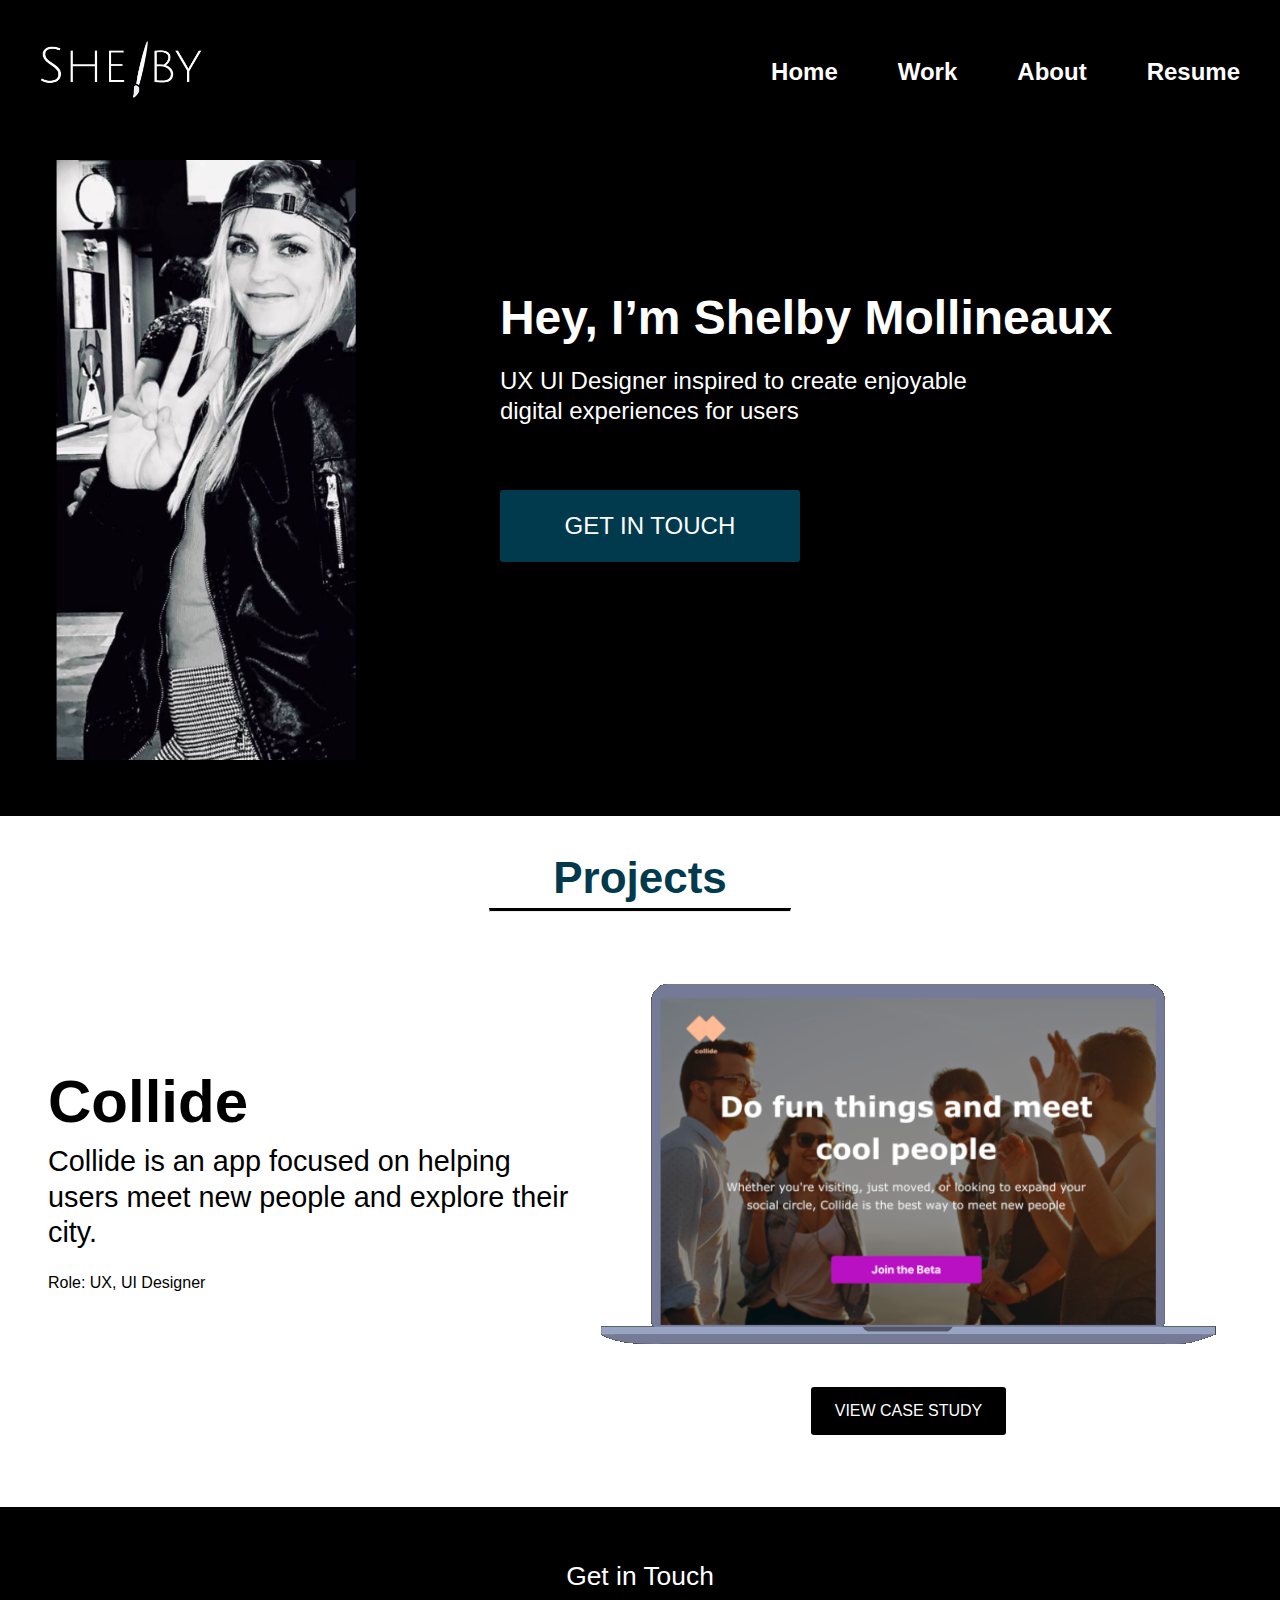
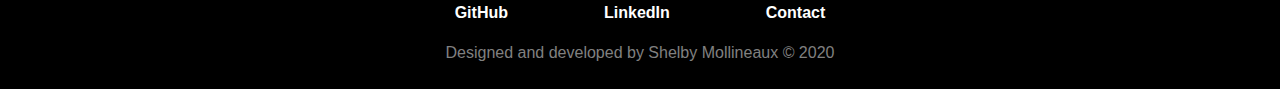
==== index.html @ 13bac237 "fix" ====
<!DOCTYPE html>
<html>
   <head>
        <link rel="stylesheet" type="text/css" href="reset.css">
        <link href="https://fonts.googleapis.com/css?family=Libre+Franklin&display=swap" rel="stylesheet"> 
        <link rel="stylesheet" type="text/css" href="style.css">
        <title>Portfolio | Shelby Mollineaux </title>
        <meta name="viewport" content="width=device-width, initial-scale=1.0">
        <link rel="apple-touch-icon" sizes="180x180" href="favicon_io/apple-touch-icon.png">
        <link rel="icon" type="image/png" sizes="32x32" href="favicon_io/favicon-32x32.png">
        <link rel="icon" type="image/png" sizes="16x16" href="favicon_io/favicon-16x16.png">
        <link rel="manifest" href="favicon_io/site.webmanifest">
   </head>
   <!-- Global site tag (gtag.js) - Google Analytics -->
   <script async src="https://www.googletagmanager.com/gtag/js?id=UA-162144145-1"></script>
   <script>
     window.dataLayer = window.dataLayer || [];
     function gtag(){dataLayer.push(arguments);}
     gtag('js', new Date());

     gtag('config', 'UA-162144145-1');
   </script>
   <body>
      <nav>
         <section class="container">
             <a href="/">
              <img src="./images/logo.png" alt="shelby's logo">
            </a>
            <ul class="links">
              <li><a href="/">Home</a></li>
              <li><a href="./collide-case-study">Work</a></li>
              <li><a href="./about">About</a></li>
               <li><a href="https://drive.google.com/open?id=1nDeVdT1d8uaoEG1ki3VmXXdjBcrBi9dB" target="_blank">Resume</a></li>
            </ul>
         </section>
      </nav>
    <section class="hero">
        <section class="container intro">
            <section class="intro-image">
                <figure>
                    <img src="./images/portfolio pic.png" alt="profile picture">
                </figure>
            </section>
            <section class="container">
                <h1>Hey, I’m Shelby Mollineaux</h1>
                <h2>UX UI Designer inspired to create enjoyable digital experiences for users</h2>
                <a href="#open-modal" class="cta">Get in touch </a>
            </section>
        </section>
    </section>
    <section class="container">
        <h2 class="header">Projects</h4>
        <hr>
        <section class="case-study">
            <article class="case-study-text">
                <h3>
            Collide
            </h3>
                <h4>
            Collide is an app focused on helping users meet new people and explore their city.
            </h4>
                <p> Role: UX, UI Designer </p>
            </article>
            <section class="aside-cs">
                <figure><a href="./collide-case-study"><img src="./images/collide.png" alt="save it pic"></a></figure>
                <a href="./collide-case-study" class="button">View Case Study</a>
            </section>
        </section>
    </section>
    <div id="open-modal" class="modal-window">
      <div>
        <a href="#modal-close" title="Close" class="modal-close">close &times;</a>
        <form
        action="https://formspree.io/mqkdzrag"
        method="POST">
            <input type="text" name="_replyto" placeholder="Email">
            <textarea name="message" placeholder="Your message goes here"></textarea>
            <!-- your other form fields go here -->
            <button type="submit" class="button">Send</button>
        </form>
        </div>
    </div>
    <footer>
        <section><span>Get in Touch</span></section>
        <section class="links">
            <a href="https://github.com/shelbymollineaux" style="text-decoration: none" target="_blank">GitHub</a>
            <a href="https://www.linkedin.com/in/shelbymollineaux/" style="text-decoration: none" target="_blank">LinkedIn</a>
            <a href="#open-modal" style="text-decoration: none">Contact</a>
        </section>
        <section>
            <p>Designed and developed by Shelby Mollineaux © 2020</p>
        </section>
    </footer>
</body>

</html>
---- style.css ----
/* General Design */
body,p {
	font-family: "libre-franklin", sans-serif;
	font-size: 16px;
	font-weight: 100;
}

section h4 {
	font-size:1.75rem;
	font-weight:300;
}

section h2.header {
	font-weight: 600;
	text-align: center;
	font-size: 2.75rem;
	margin-bottom: 0.5rem;
	color: #01394d;
}

hr {
	width: 300px;
	border-top: 3px solid black;
}

section p {
	font-size:1.5em;
	font-weight:300;
	line-height:2rem;
}

.img-div {
	align-items:flex-end;
	display:flex;
	flex-wrap:wrap;
	justify-content:center;
}

figure {
	align-items:center;
	display:flex;
	flex-direction:column;
	margin:2rem 1rem;
}

figcaption {
	font-size:1.25rem;
	margin-top:1rem;
}

.cta {
	background-color:#01394d;
	border-radius:3px;
	color:#FFF;
	display:block;
	font-size:1.5rem;
	width:300px;
	text-align:center;
	text-decoration:none;
	text-emphasis-style:bold;
	text-transform:uppercase;
	margin:4rem 0;
	padding:1em 0em;
}

img {
	max-width:400px;
}

section.container {
	max-width:1200px;
	margin:auto;
	padding:2.5rem;
}

a {
	text-decoration:none;
}

a:hover {
	text-decoration:underline;
}

a:active {
	color:#FFBF00;
}

ul.links {
	display:flex;
}

ul.links li {
	margin-left:60px;
}

.button {
	background-color:#000;
	border-radius:3px;
	color:#FFF;
	margin-top:.5rem;
	max-width:170px;
	text-align:center;
	text-decoration:none;
	text-emphasis-style:bold;
	text-transform:uppercase;
	padding:1em 1.5em;
}

h5 {
	margin-top:1rem;
	font-weight: 500;
}

/* Nav design */
nav section.container {
	align-items:center;
	color:#FFF;
	display:flex;
	justify-content:space-between;
	padding-bottom:0;
	flex-wrap: wrap;
}

nav img {
	max-height: 60px;
}

nav a {
	color:#FFF;
	font-size:1.5rem;
	font-weight:700;
}

/* Home Page Design */
section.hero h1 {
	background-color:#000;
	color:#FFF;
	font-size:3rem;
	font-weight:700;
}

section.hero h2 {
	background-color:#000;
	color:#FFF;
	font-size:1.5rem;
	line-height:1.875rem;
	margin-top:1.5rem;
	max-width:480px;
}

section.intro {
	display: flex;
	justify-content: space-between;
	align-items: center;
}

section.intro article {
	max-width: 800px;
}

section.main .container {
	display:flex;
	flex-direction:row;
	align-items: center;
}

section.intro-image figure {
	margin: 1rem;
}

section.intro-image img {
	max-height:600px;
}

section.main p {
	font-size:1.875rem;
	font-weight:lighter;
	line-height:3rem;
	min-width:380px;
}

section.case-study {
	display: flex;
	padding: 2rem 0.5rem;
	justify-content: space-between;
}

section.case-study img {
	max-width: 650px;
	height:auto;
}

article.case-study-text {
	height:auto;
}

section.case-study h3 {
	font-size:60px;
	font-weight:800;
	margin-bottom:0.75rem;
}

section.case-study h4 {
	font-size:1.8rem;
	line-height: 1.25
}

section.case-study p {
	font-size:1rem;
	margin:1rem 0;
}

section.case-study article {
	display:flex;
	flex-direction:column;
	justify-content:center;
}

section.case-study section {
	display:flex;
	justify-content:center;
	flex-wrap: wrap;
}

section.title {
	margin-top:0;
}

section.title h1 {
	font-size:3.75rem;
	font-weight:700;
	margin:1rem 0;
}

/* Project Page */
section.container.cs-page {
	max-width: 960px;
}

section.prototype a.header {
	font-weight: 600;
	text-align: center;
	font-size: 2rem;
	margin-bottom: 1rem;
	text-decoration: underline;
	color: #01394d;
}

section.container.cs-page h3{
	display: flex;
	justify-content: space-between;
}

section.container.cs-page h3 {
	display: flex;
	justify-content: space-between;
}

section.cs-page section.title h2 {
	font-size:2rem;
	font-weight:300;
}

section.cs-page h3 {
	border-bottom:2px solid #000;
	font-size:2.5rem;
	font-weight:600;
	margin-bottom:1rem;
	margin-top:1rem;
}

section.cs-page li {
	font-size:1.4rem;
	font-weight:300;
	list-style-type:square;
	margin-left:3rem;
	margin-top:.25rem;
}

section.cs-page section.prototype img {
	height:auto;
	max-width:200px;
	margin:0 auto;
}

section.cs-page section.prototype a {
	margin-top: 0;
	margin-bottom: 1rem;
}

section.cs-page section {
	margin-top:2rem;
}

section.cs-page ul {
	margin-top:.5rem;
}

section.cs-page p {
	margin-top:.25rem;
}

section.research span {
	color:#8b0000;
	font-size:1.6rem;
	font-weight:500;
}

section.cs-page img {
	height:auto;
	max-width:180px;
}

section.cs-page img.large {
	height:auto;
	max-width:500px;
}

section.cs-page img.medium {
	max-width:300px;
}

div.brand-logos img.logo {
	height:100px;
}

nav,section.hero {
	background-color:#000;
}

section.main,section.bg {
	background-color:#F2EFF4;
}

section.case-study .aside-cs,section.prototype {
	align-items:center;
	display:flex;
	flex-direction:column;
}

div.competition img {
	height:auto;
	max-width:150px;
	padding:20px;
}

#live-page {
	max-width: 400px;
}

/* About page */
section.container.about {
	display: block;
}

section.container.about p {
	font-size: 1.125rem;
	line-height: 1.75rem;
}

section.container.about img {
	margin-left: 30px;
	margin-right: 0px;
	float: right;
	max-height: 600px;
}

/* Footer Design */
footer {
	background-color:#000;
	color:#FFF;
	padding-bottom:1.25rem;
	padding-top:3.5rem;
}

footer section {
	display:flex;
	font:1.5rem;
	justify-content: center;
}

footer a {
	color:#FFF;
	font-weight:800;
	margin:1rem 3rem;
}

footer p {
	color:grey;
	font-size: 1rem;
}

footer section span {
	font-size:1.65rem;
	font-weight: 300;
}

section h5 {
	font-size: 1.65rem;
}

/* Modal*/
.modal-window {
	position: fixed;
	background-color: rgba(200, 200, 200, 0.75);
	top: 0;
	right: 0;
	bottom: 0;
	left: 0;
	z-index: 999;
	opacity: 0;
	pointer-events: none;
	-webkit-transition: all 0.3s;
	-moz-transition: all 0.3s;
	transition: all 0.3s;
  }

  .modal-window:target {
	opacity: 1;
	pointer-events: auto;
  }

  .modal-window>div {
	width: 400px;
	position: relative;
	margin: 10% auto;
	padding: 2rem;
	background: #fff;
	color: #444;
  }

  .modal-window header {
	font-weight: bold;
  }

  .modal-close {
	color: #aaa;
	line-height: 50px;
	font-size: 80%;
	position: absolute;
	right: 0;
	text-align: center;
	top: 0;
	width: 70px;
	text-decoration: none;
  }

  .modal-close:hover {
	color: #000;
  }

/* form design */
form input, form textarea {
	width: 100%;
	padding: 12px 20px;
	margin: 8px 0;
	box-sizing: border-box;
	border: 1px solid black;
}

/* Responsive Design */
@media (max-width: 1212px) {
	nav {
		background-color: black;
	}

	section.intro-image figure {
		margin-top: 0;
	}
	section.intro-image figure img {
		height: 400px;
	}

	section.container.about img {
		max-height: 400px;
		margin-left: 30px
	}

	section.case-study img  {
		max-width: 500px;
		height:auto;
	}
}

@media (max-width: 932px) {
	nav {
		background-color: black;
	}
	nav section.container {
		flex-direction: column;
	}
	nav section.container li{
		margin: 1rem 1.5rem;
	}

	section.container.intro p {
		text-align: left;
		margin-top: 1rem;
	}

	section.container.intro section.container {
		padding-left: 2rem;
		padding-right: 2rem;
	}

	section.case-study img  {
		max-width: 375px;
		height:auto;
	}

	section.case-study {
		flex-direction: column;
		align-items: center;
		justify-content: center;
	}

	section.case-study {
		text-align: center;
	}
}

@media (max-width: 601px) {

	section.container.intro {
		flex-direction: column;
	}

	section.container.container {
		padding: 1rem;
		text-align: center;
	}

	section.intro-image figure {
		margin-top: 0;
	}
	section.intro-image figure img {
		height: 175px;
	}

	nav {
		background-color: black;
	}

	section.cs-page section p, li, h1, h2, h3, h4, h5, h6 {
		text-align: left;
	}

	section.cs-page section p {
		font-size: 1.15rem;
		line-height: 1.4rem;
	}
	section.cs-page section li {
		font-size: 1.15rem;
		line-height: 1.4rem;
	}
	section.cs-page section span {
		font-size: 1.25rem;
	}
	section.container.about {
		display: flex;
		flex-wrap: wrap;
		justify-content: center;
	}
	section.container.about img {
		margin: 30px;
	}

	section.main p {
		font-size:1.3rem;
		font-weight:lighter;
		line-height:2rem;
		min-width:80%;
		margin: 0 0.5rem;
	}

	nav ul.links {
		display: flex;
	}

	nav ul.links li{
		margin: 0.5rem;
		line-height: 2rem;
	}

	nav ul.links li a {
			font-size: 1rem;
	}

	footer {
		padding: 1rem;
	}

	footer section.links {
		margin-top: .25rem;
		display: flex;
	    flex-direction: column;
		align-items: center;
	}

	section.links a {
		margin: .25rem;;
	}

	footer p {
		font-size: 1rem;
		text-align: center;
	}

	section.case-study img  {
		max-width: 280px;
		height:auto;
	}

	.modal-window>div {
		width: 80%;
	  }

	.cta {
		margin: 2rem auto;
	}

	section.cs-page img.large {
		height:auto;
		max-width:320px;
	}

	footer p {
		color:grey;
		font-size: .75rem;
	}	
}
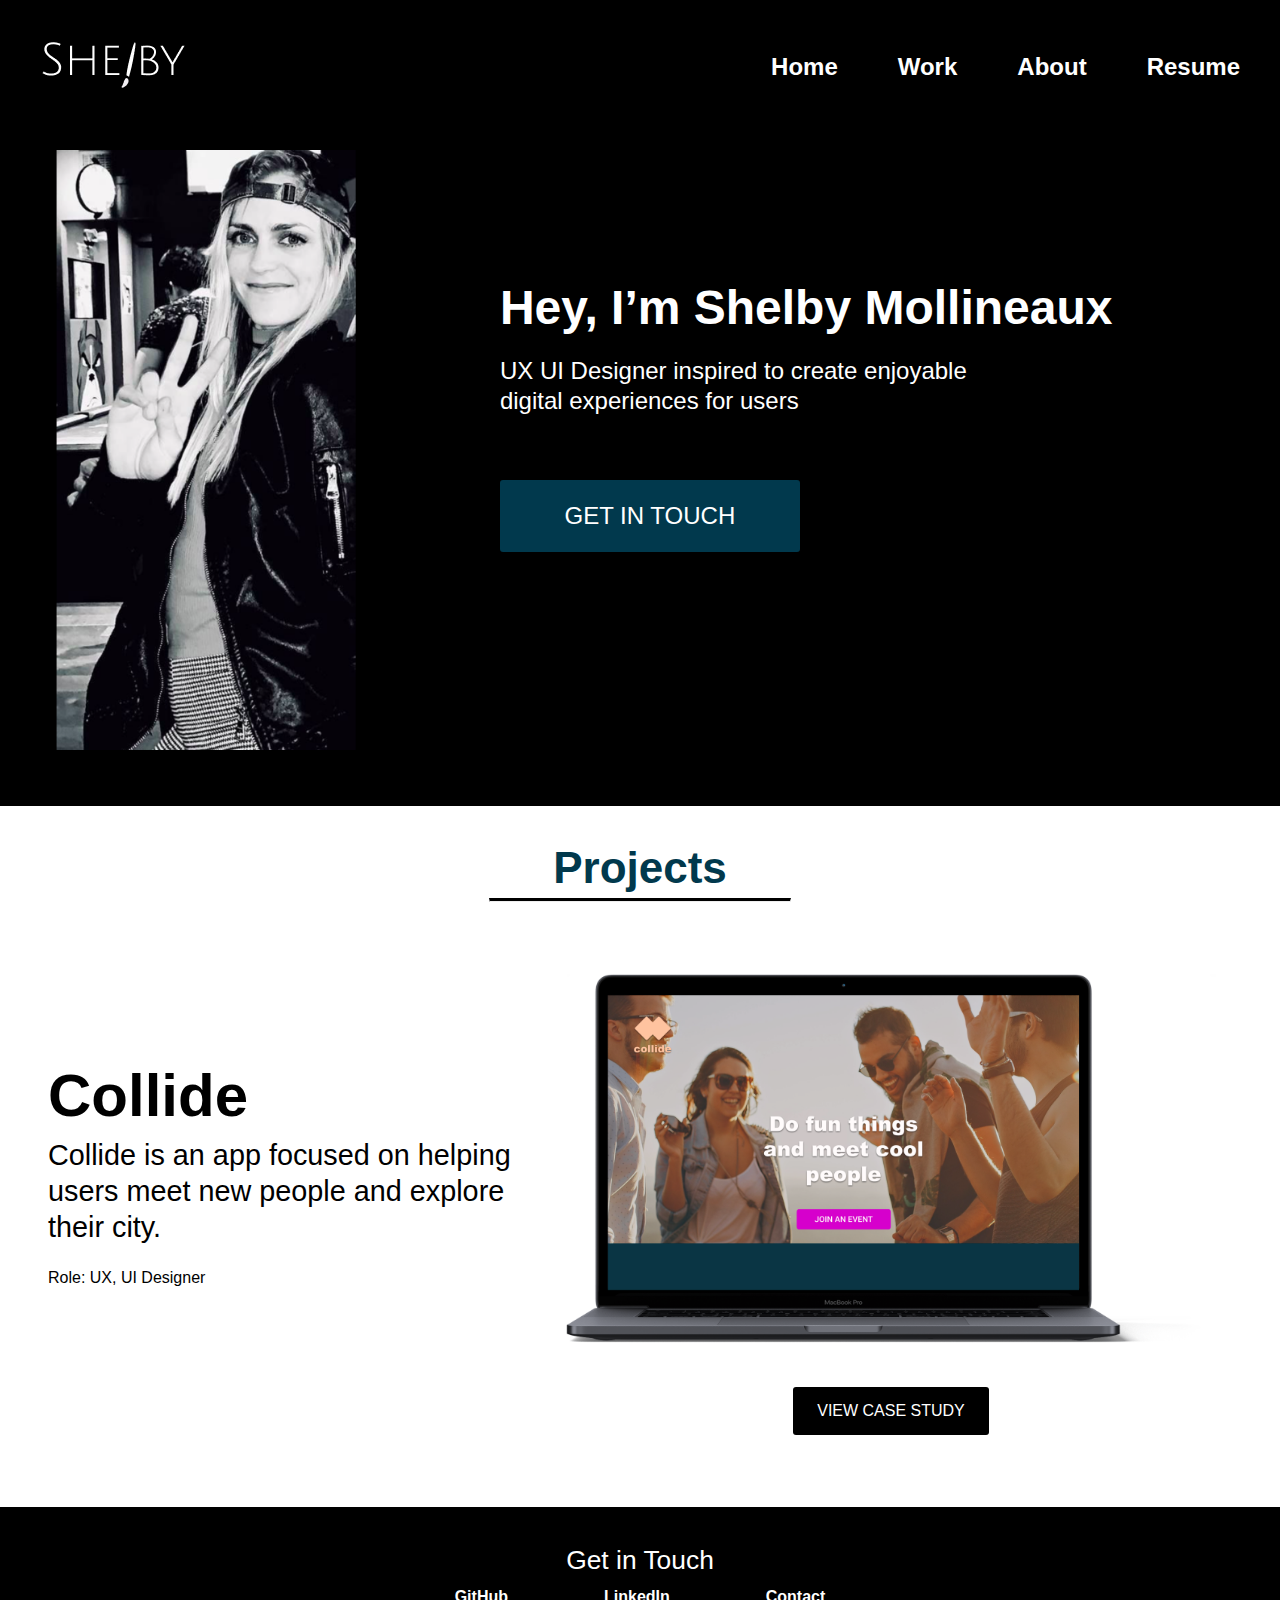
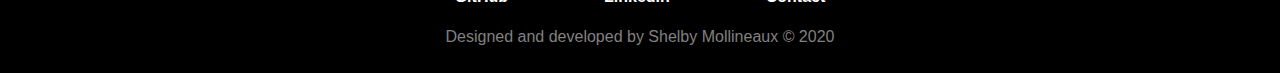
==== commit 4421b525: "fix" ====
--- a/index.html
+++ b/index.html
@@ -30,7 +30,7 @@
               <li><a href="/">Home</a></li>
               <li><a href="./collide-case-study">Work</a></li>
               <li><a href="./about">About</a></li>
-               <li><a href="https://drive.google.com/open?id=1nDeVdT1d8uaoEG1ki3VmXXdjBcrBi9dB" target="_blank">Resume</a></li>
+              <li><a href="https://drive.google.com/file/d/1s16QwwA9czb6Q6hT6HoLJlZKG3GX6-8-/view?usp=sharing" target="_blank">Resume</a></li>
             </ul>
          </section>
       </nav>
--- a/style.css
+++ b/style.css
@@ -370,7 +370,7 @@
 	background-color:#000;
 	color:#FFF;
 	padding-bottom:1.25rem;
-	padding-top:3.5rem;
+	padding-top:2.5rem;
 }
 
 footer section {
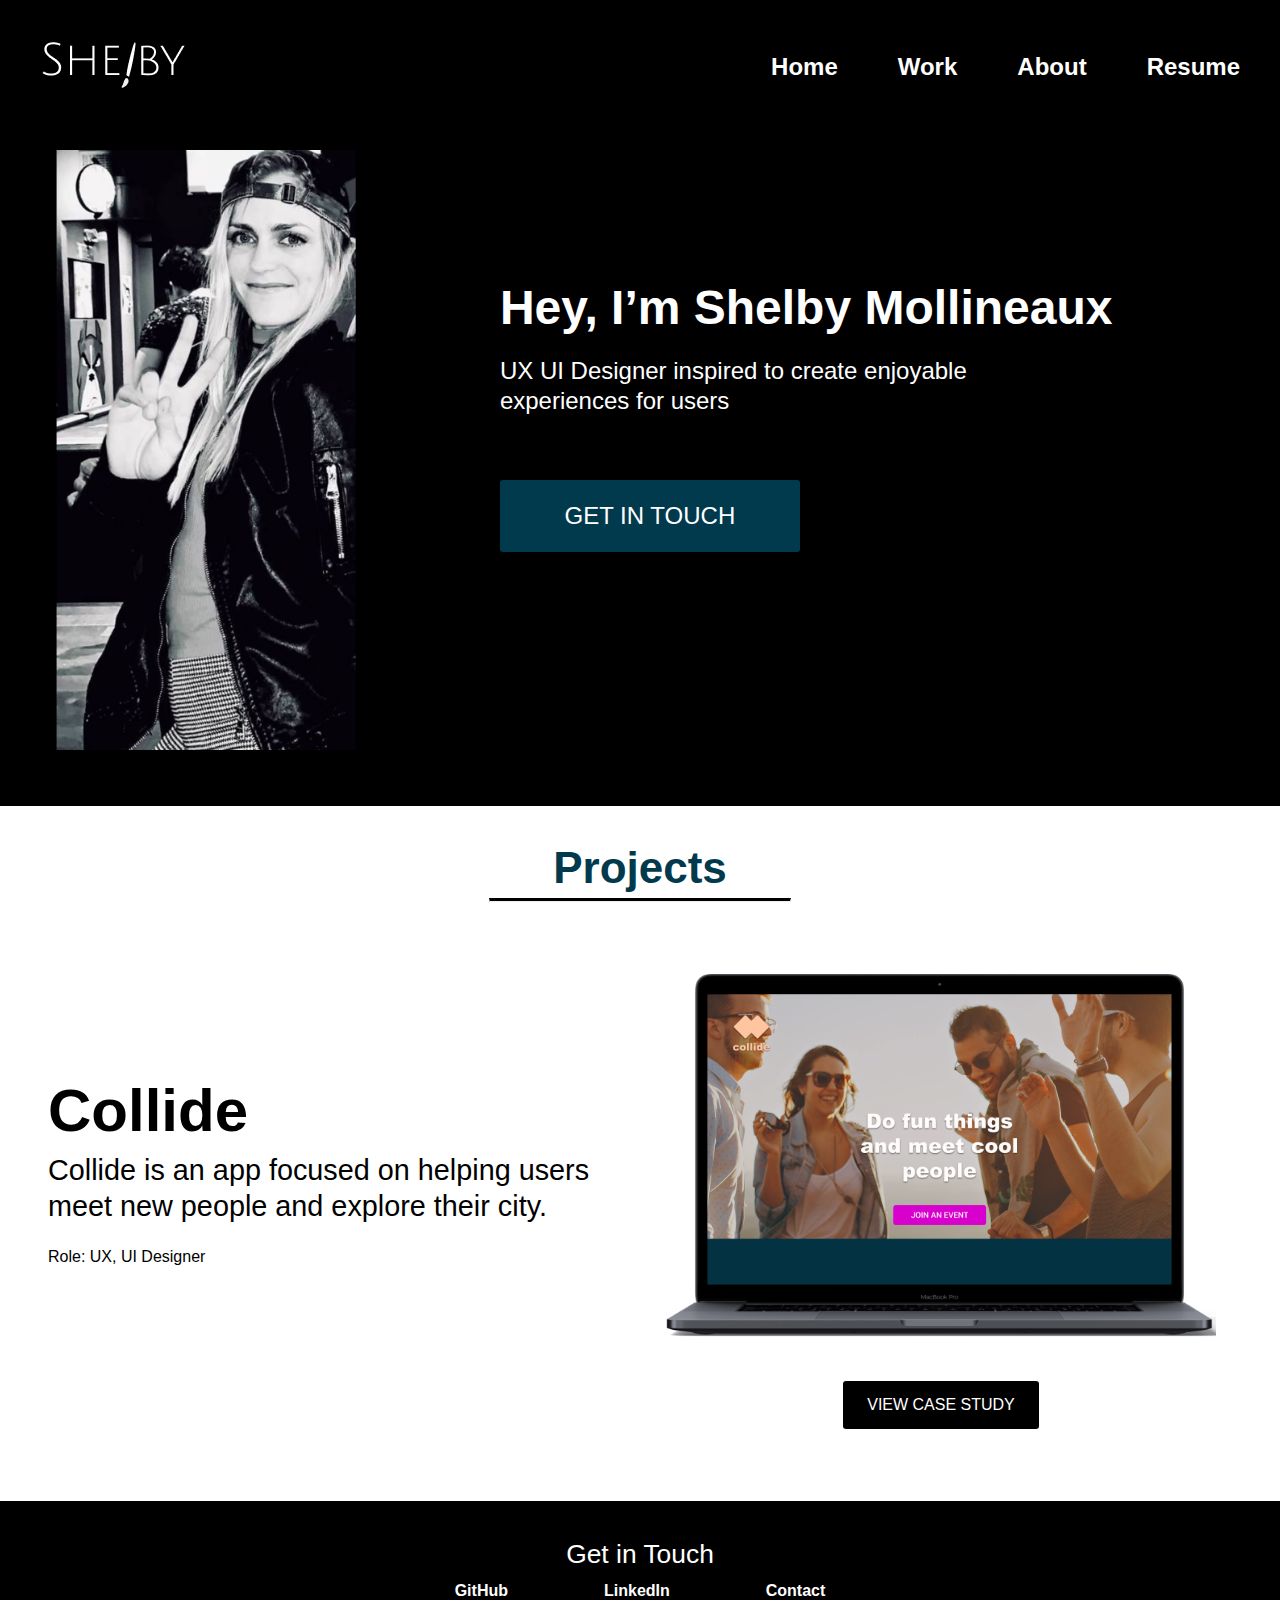
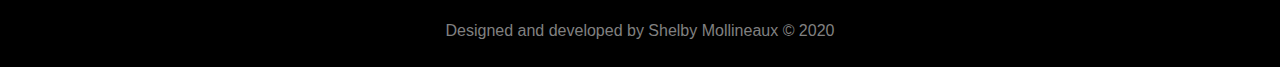
==== commit 258eb2fd: "fix" ====
--- a/index.html
+++ b/index.html
@@ -43,7 +43,7 @@
             </section>
             <section class="container">
                 <h1>Hey, I’m Shelby Mollineaux</h1>
-                <h2>UX UI Designer inspired to create enjoyable digital experiences for users</h2>
+                <h2>UX UI Designer inspired to create enjoyable experiences for users</h2>
                 <a href="#open-modal" class="cta">Get in touch </a>
             </section>
         </section>
--- a/style.css
+++ b/style.css
@@ -186,7 +186,7 @@
 }
 
 section.case-study img {
-	max-width: 650px;
+	max-width: 550px;
 	height:auto;
 }
 
@@ -269,6 +269,14 @@
 	margin-top:1rem;
 }
 
+section.cs-page section.first {
+	margin-top: 0;
+}
+
+section.cs-page h3 {
+	margin-top: 0;
+}
+
 section.cs-page li {
 	font-size:1.4rem;
 	font-weight:300;
@@ -279,13 +287,14 @@
 
 section.cs-page section.prototype img {
 	height:auto;
-	max-width:200px;
+	max-width: 380px;
 	margin:0 auto;
 }
 
-section.cs-page section.prototype a {
-	margin-top: 0;
-	margin-bottom: 1rem;
+section.cs-page section.prototype figure {
+	margin-bottom: 0;
+	margin-left: 0;
+	margin-right: 0;
 }
 
 section.cs-page section {
@@ -628,4 +637,10 @@
 		color:grey;
 		font-size: .75rem;
 	}	
+
+	section.cs-page section.prototype img {
+		height:auto;
+		max-width:275px;
+		margin:0 auto;
+	}
 }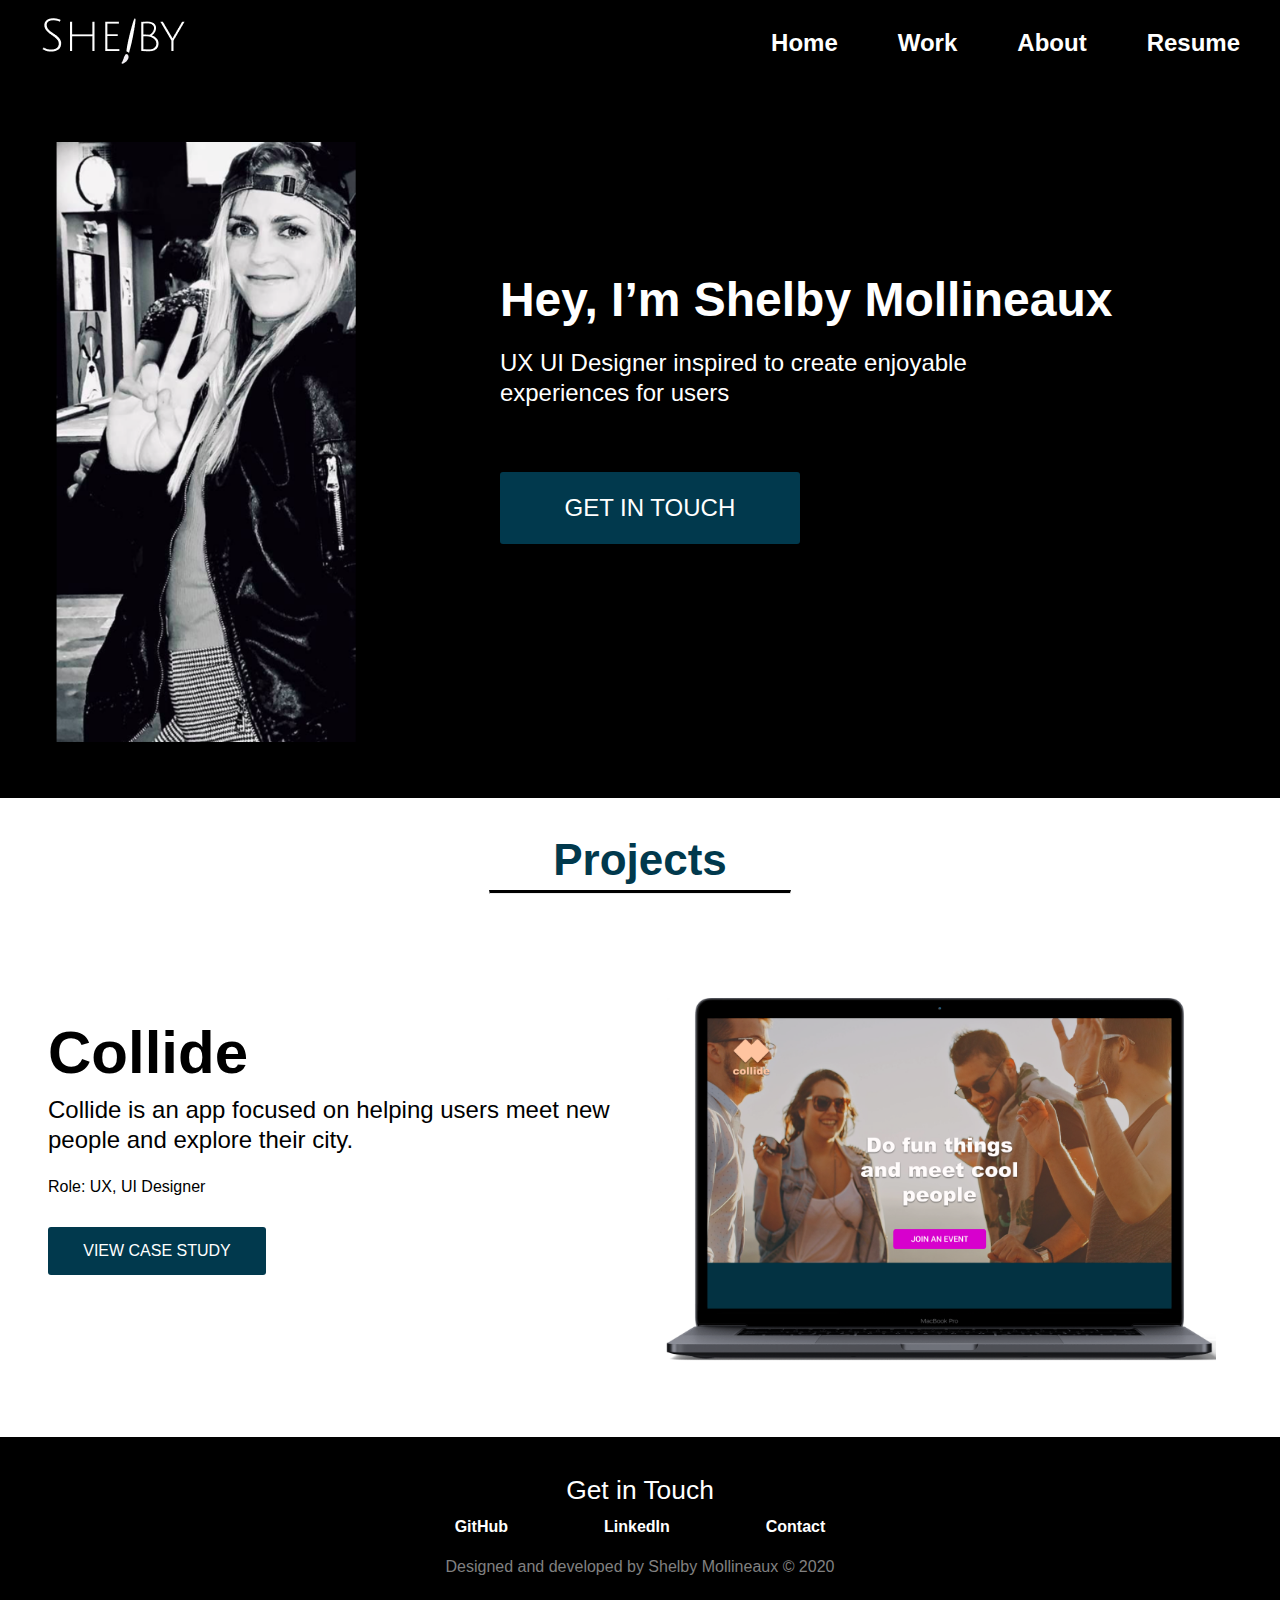
==== commit ebfae10e: "final changes" ====
--- a/index.html
+++ b/index.html
@@ -60,10 +60,10 @@
             Collide is an app focused on helping users meet new people and explore their city.
             </h4>
                 <p> Role: UX, UI Designer </p>
+                <a href="./collide-case-study" class="button">View Case Study</a>
             </article>
             <section class="aside-cs">
                 <figure><a href="./collide-case-study"><img src="./images/collide.png" alt="save it pic"></a></figure>
-                <a href="./collide-case-study" class="button">View Case Study</a>
             </section>
         </section>
     </section>
--- a/style.css
+++ b/style.css
@@ -1,4 +1,8 @@
 /* General Design */
+html {
+	scroll-behavior: smooth;
+}
+
 body,p {
 	font-family: "libre-franklin", sans-serif;
 	font-size: 16px;
@@ -40,7 +44,7 @@
 	align-items:center;
 	display:flex;
 	flex-direction:column;
-	margin:2rem 1rem;
+	margin:2rem 1rem 0 1rem;;
 }
 
 figcaption {
@@ -94,7 +98,7 @@
 }
 
 .button {
-	background-color:#000;
+	background-color:#01394d;
 	border-radius:3px;
 	color:#FFF;
 	margin-top:.5rem;
@@ -106,6 +110,10 @@
 	padding:1em 1.5em;
 }
 
+section.cs-page .button {
+	margin-top: 2rem;
+}
+
 h5 {
 	margin-top:1rem;
 	font-weight: 500;
@@ -117,8 +125,9 @@
 	color:#FFF;
 	display:flex;
 	justify-content:space-between;
-	padding-bottom:0;
 	flex-wrap: wrap;
+	padding-top: 1rem;
+	padding-bottom: 1rem;
 }
 
 nav img {
@@ -201,7 +210,7 @@
 }
 
 section.case-study h4 {
-	font-size:1.8rem;
+	font-size:1.5rem;
 	line-height: 1.25
 }
 
@@ -222,7 +231,7 @@
 	flex-wrap: wrap;
 }
 
-section.title {
+#top{
 	margin-top:0;
 }
 
@@ -233,8 +242,16 @@
 }
 
 /* Project Page */
+
+section.container.cs-page .cta {
+	margin-top: 2rem;
+	margin-bottom:0rem;
+	width: 250px;
+}
+
 section.container.cs-page {
 	max-width: 960px;
+	padding-bottom: 3rem;
 }
 
 section.prototype a.header {
@@ -259,13 +276,13 @@
 section.cs-page section.title h2 {
 	font-size:2rem;
 	font-weight:300;
+	line-height: 2.5rem;
 }
 
 section.cs-page h3 {
-	border-bottom:2px solid #000;
 	font-size:2.5rem;
 	font-weight:600;
-	margin-bottom:1rem;
+	margin-bottom:1.25rem;
 	margin-top:1rem;
 }
 
@@ -279,10 +296,11 @@
 
 section.cs-page li {
 	font-size:1.4rem;
+	line-height:2rem;
 	font-weight:300;
 	list-style-type:square;
 	margin-left:3rem;
-	margin-top:.25rem;
+	margin-top:.75rem;
 }
 
 section.cs-page section.prototype img {
@@ -298,7 +316,7 @@
 }
 
 section.cs-page section {
-	margin-top:2rem;
+	margin-top: 5rem;
 }
 
 section.cs-page ul {
@@ -307,6 +325,7 @@
 
 section.cs-page p {
 	margin-top:.25rem;
+	line-height: 2rem;
 }
 
 section.research span {
@@ -341,10 +360,11 @@
 	background-color:#F2EFF4;
 }
 
-section.case-study .aside-cs,section.prototype {
+section.case-study .aside-cs,section.cs-page section.prototype {
 	align-items:center;
 	display:flex;
 	flex-direction:column;
+	margin-top: 2rem;
 }
 
 div.competition img {
@@ -360,11 +380,12 @@
 /* About page */
 section.container.about {
 	display: block;
+	padding-bottom: 4rem;
 }
 
 section.container.about p {
 	font-size: 1.125rem;
-	line-height: 1.75rem;
+	line-height: 2rem;
 }
 
 section.container.about img {
@@ -467,6 +488,10 @@
 	border: 1px solid black;
 }
 
+form textarea { 
+	height: 100px;
+}
+
 /* Responsive Design */
 @media (max-width: 1212px) {
 	nav {
@@ -526,6 +551,14 @@
 	section.case-study {
 		text-align: center;
 	}
+
+	p, h1, h2, h3, h4, h5, h6 {
+		text-align: left;
+	}
+
+	section.case-study .aside-cs {
+		margin-top: 0;
+	}
 }
 
 @media (max-width: 601px) {
@@ -539,6 +572,10 @@
 		text-align: center;
 	}
 
+	section.container.about {
+		padding-bottom: 4rem;
+	}
+
 	section.intro-image figure {
 		margin-top: 0;
 	}
@@ -550,17 +587,24 @@
 		background-color: black;
 	}
 
-	section.cs-page section p, li, h1, h2, h3, h4, h5, h6 {
+	section.cs-page section p, section.cs-page section li, 
+	section.cs-page section h1, section.cs-page section h2,
+	section.cs-page section h3, section.cs-page section h4,
+	section.cs-page section h5, section.cs-page section h6 {
 		text-align: left;
 	}
+
+	section.container.cs-page h5 {
+		margin-top: 2rem;
+	}
+
 
 	section.cs-page section p {
 		font-size: 1.15rem;
-		line-height: 1.4rem;
 	}
 	section.cs-page section li {
 		font-size: 1.15rem;
-		line-height: 1.4rem;
+		margin-top: .5rem;
 	}
 	section.cs-page section span {
 		font-size: 1.25rem;
@@ -582,6 +626,14 @@
 		margin: 0 0.5rem;
 	}
 
+	p, h1, h2, h3, h4, h5, h6 {
+		text-align: left;
+	}
+
+	section.case-study .aside-cs {
+		margin-top: 0;
+	}
+
 	nav ul.links {
 		display: flex;
 	}
@@ -602,12 +654,11 @@
 	footer section.links {
 		margin-top: .25rem;
 		display: flex;
-	    flex-direction: column;
 		align-items: center;
 	}
 
 	section.links a {
-		margin: .25rem;;
+		margin: .5rem 1.5rem;
 	}
 
 	footer p {
@@ -643,4 +694,23 @@
 		max-width:275px;
 		margin:0 auto;
 	}
+
+	section.cs-page section {
+		margin-top: 5rem;
+	}
+
+	section.container.cs-page {
+		padding-bottom: 2rem;
+	}
+
+	
+}
+
+section.cs-page section h5 {
+	margin-top: 2rem;
+}
+
+.fa-arrow-circle-up:before {
+	font-size: 1.75rem;
+	color: #01394D;
 }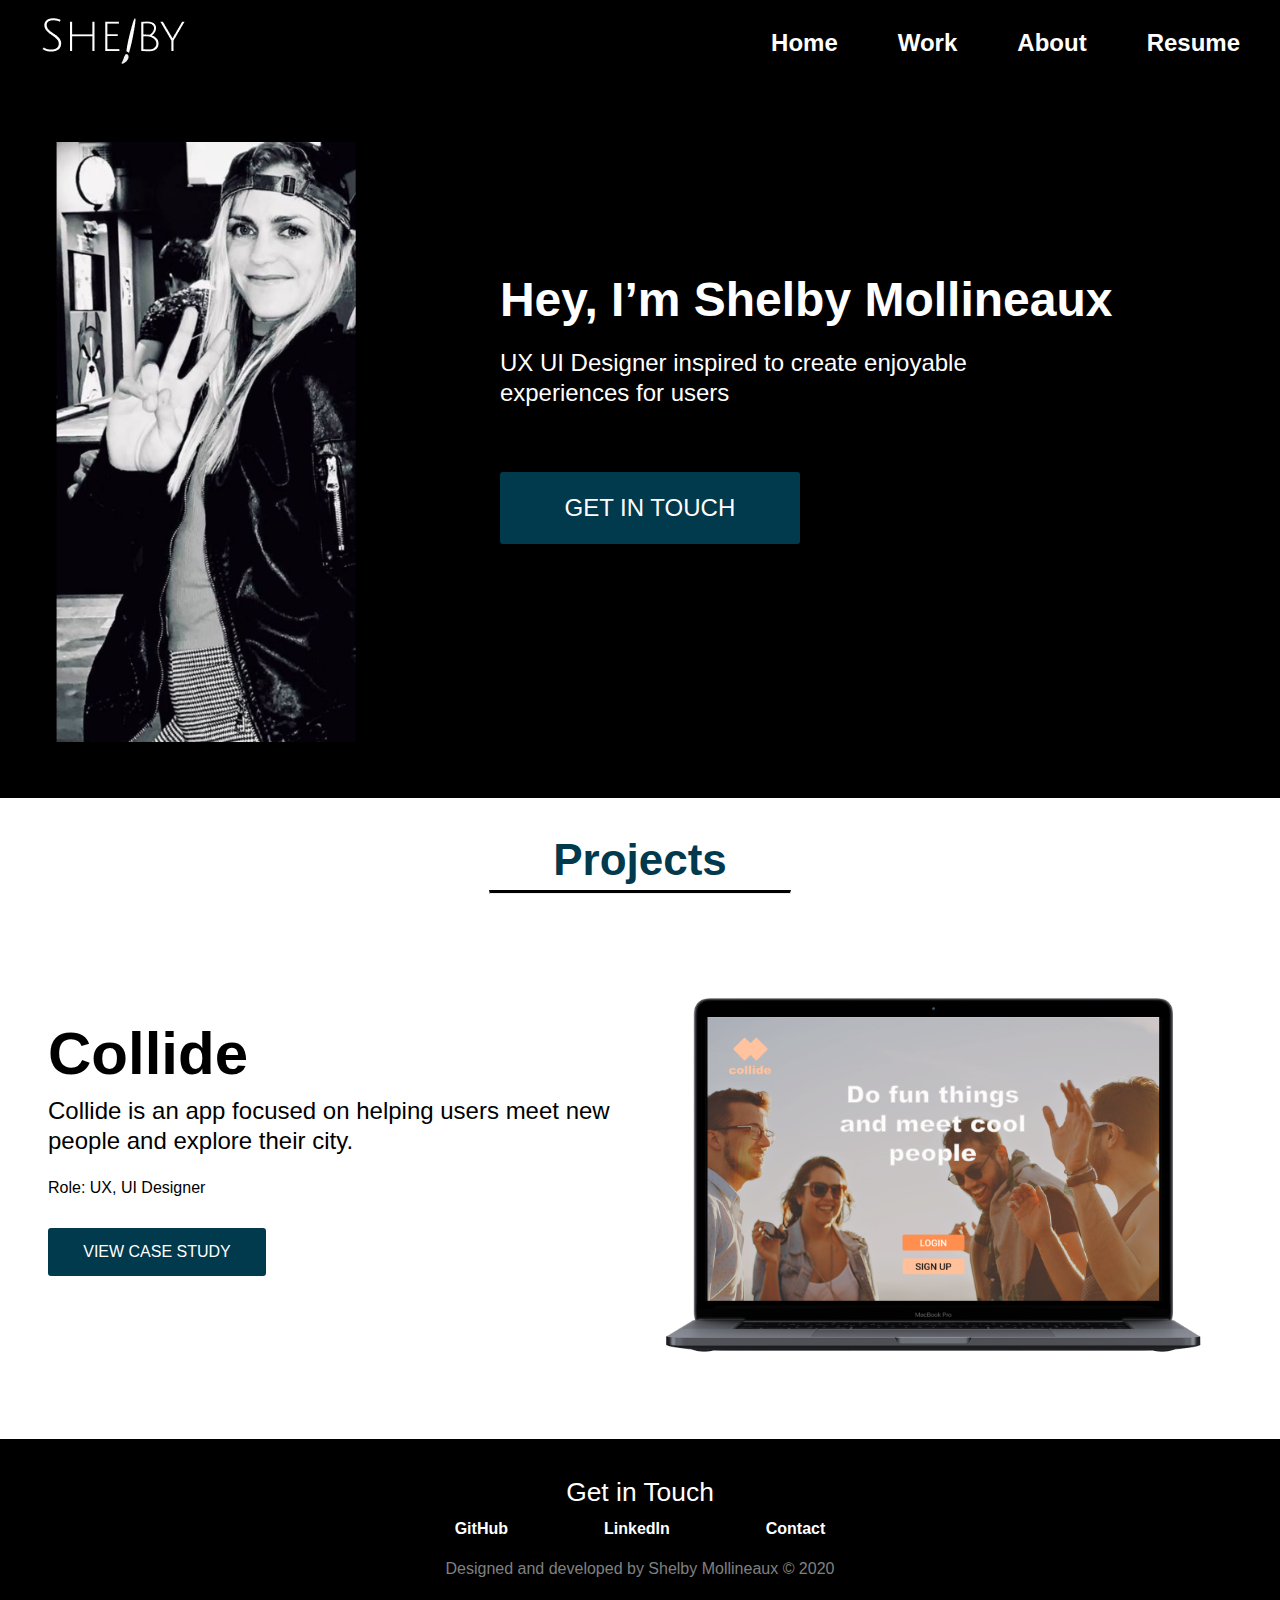
==== commit 4ac44bb1: "adding square image" ====
--- a/index.html
+++ b/index.html
@@ -2,7 +2,7 @@
 <html>
    <head>
         <link rel="stylesheet" type="text/css" href="reset.css">
-        <link href="https://fonts.googleapis.com/css?family=Libre+Franklin&display=swap" rel="stylesheet"> 
+        <link href="https://fonts.googleapis.com/css?family=Libre+Franklin&display=swap" rel="stylesheet">
         <link rel="stylesheet" type="text/css" href="style.css">
         <title>Portfolio | Shelby Mollineaux </title>
         <meta name="viewport" content="width=device-width, initial-scale=1.0">
@@ -38,7 +38,8 @@
         <section class="container intro">
             <section class="intro-image">
                 <figure>
-                    <img src="./images/portfolio pic.png" alt="profile picture">
+                  <img class="showPic" src="./images/portfolio pic.png" alt="profile picture">
+                  <img class="mobilePic" src="./images/square image.png" alt="profile picture">
                 </figure>
             </section>
             <section class="container">
--- a/style.css
+++ b/style.css
@@ -3,7 +3,11 @@
 	scroll-behavior: smooth;
 }
 
-body,p {
+.mobilePic {
+	display: none;
+}
+
+body,p, h1, h2, h3, h4, h5, h6, li {
 	font-family: "libre-franklin", sans-serif;
 	font-size: 16px;
 	font-weight: 100;
@@ -284,10 +288,6 @@
 	font-weight:600;
 	margin-bottom:1.25rem;
 	margin-top:1rem;
-}
-
-section.cs-page section.first {
-	margin-top: 0;
 }
 
 section.cs-page h3 {
@@ -488,7 +488,7 @@
 	border: 1px solid black;
 }
 
-form textarea { 
+form textarea {
 	height: 100px;
 }
 
@@ -587,7 +587,7 @@
 		background-color: black;
 	}
 
-	section.cs-page section p, section.cs-page section li, 
+	section.cs-page section p, section.cs-page section li,
 	section.cs-page section h1, section.cs-page section h2,
 	section.cs-page section h3, section.cs-page section h4,
 	section.cs-page section h5, section.cs-page section h6 {
@@ -687,7 +687,7 @@
 	footer p {
 		color:grey;
 		font-size: .75rem;
-	}	
+	}
 
 	section.cs-page section.prototype img {
 		height:auto;
@@ -703,7 +703,15 @@
 		padding-bottom: 2rem;
 	}
 
-	
+	.mobilePic {
+		display: block;
+		max-width: 250px;
+	}
+
+	.showPic {
+		display: none;
+	}
+
 }
 
 section.cs-page section h5 {
@@ -713,4 +721,4 @@
 .fa-arrow-circle-up:before {
 	font-size: 1.75rem;
 	color: #01394D;
-}+}
